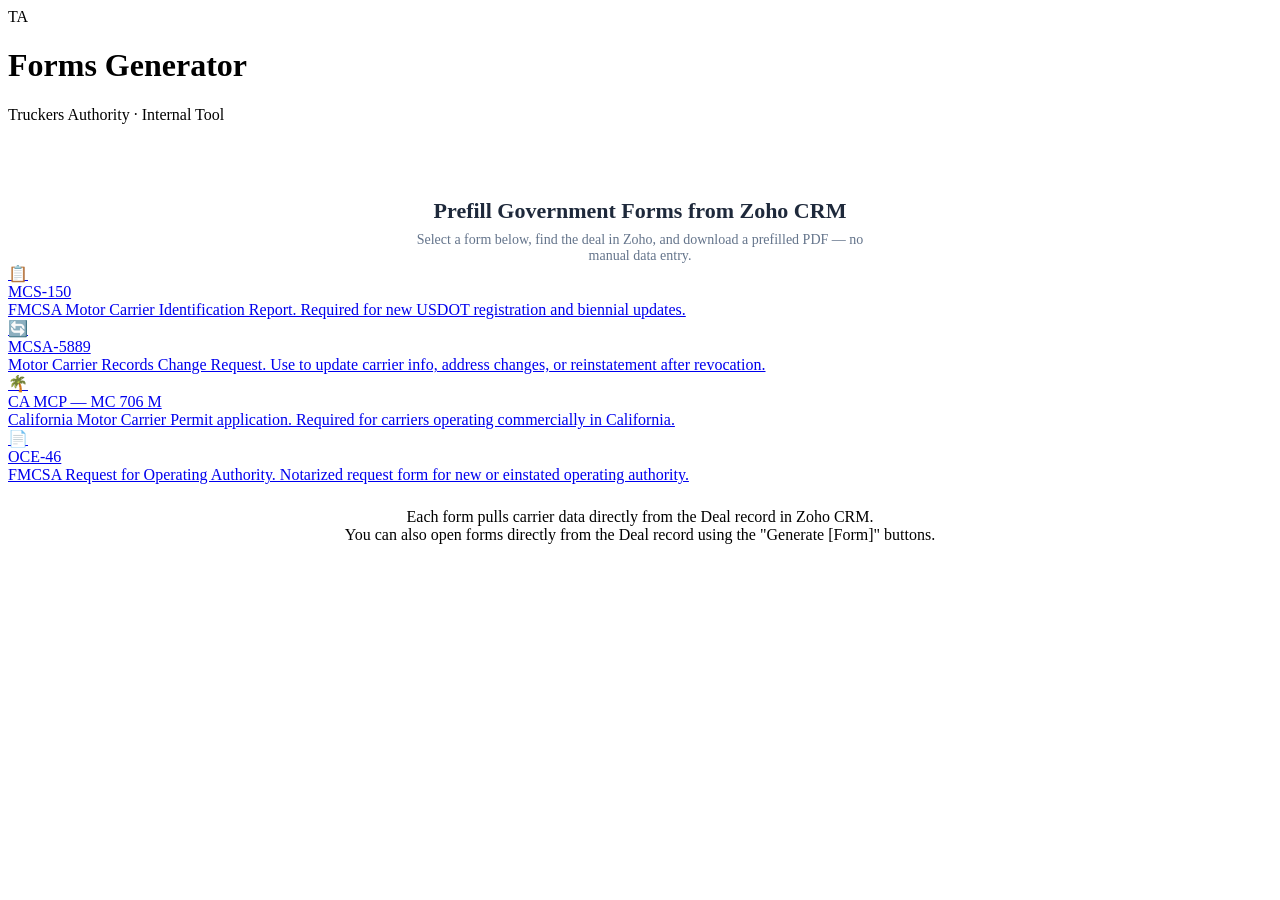
==== index.html @ 0bbf80b9 "Add form pages: index, mcsa5889, mc706m, oce46, README" ====
<!DOCTYPE html>
<html lang="en">
<head>
<meta charset="UTF-8">
<meta name="viewport" content="width=device-width, initial-scale=1.0">
<title>TA Forms — Truckers Authority</title>
<link rel="stylesheet" href="shared/styles.css">
<style>
  .hero { text-align: center; padding: 40px 16px 0; }
  .hero h2 { font-size: 22px; font-weight: 700; color: #1e293b; margin-bottom: 8px; }
  .hero p  { font-size: 14px; color: #64748b; max-width: 480px; margin: 0 auto; }
</style>
</head>
<body>

<div class="header">
  <div class="logo">TA</div>
  <div>
    <h1>Forms Generator</h1>
    <p>Truckers Authority · Internal Tool</p>
  </div>
</div>

<div class="container">
  <div class="hero">
    <h2>Prefill Government Forms from Zoho CRM</h2>
    <p>Select a form below, find the deal in Zoho, and download a prefilled PDF — no manual data entry.</p>
  </div>

  <div class="form-grid">

    <a href="mcs150.html" class="form-tile">
      <div class="form-tile-icon">📋</div>
      <div class="form-tile-name">MCS-150</div>
      <div class="form-tile-desc">FMCSA Motor Carrier Identification Report. Required for new USDOT registration and biennial updates.</div>
    </a>

    <a href="mcsa5889.html" class="form-tile">
      <div class="form-tile-icon">🔄</div>
      <div class="form-tile-name">MCSA-5889</div>
      <div class="form-tile-desc">Motor Carrier Records Change Request. Use to update carrier info, address changes, or reinstatement after revocation.</div>
    </a>

    <a href="mc706m.html" class="form-tile">
      <div class="form-tile-icon">🌴</div>
      <div class="form-tile-name">CA MCP — MC 706 M</div>
      <div class="form-tile-desc">California Motor Carrier Permit application. Required for carriers operating commercially in California.</div>
    </a>

    <a href="oce46.html" class="form-tile">
      <div class="form-tile-icon">📄</div>
      <div class="form-tile-name">OCE-46</div>
      <div class="form-tile-desc">FMCSA Request for Operating Authority. Notarized request form for new or einstated operating authority.</div>
    </a>

  </div>

  <p class="hint" style="text-align:center;margin-top:24px">
    Each form pulls carrier data directly from the Deal record in Zoho CRM.<br>
    You can also open forms directly from the Deal record using the "Generate [Form]" buttons.
  </p>
</div>

</body>
</html>
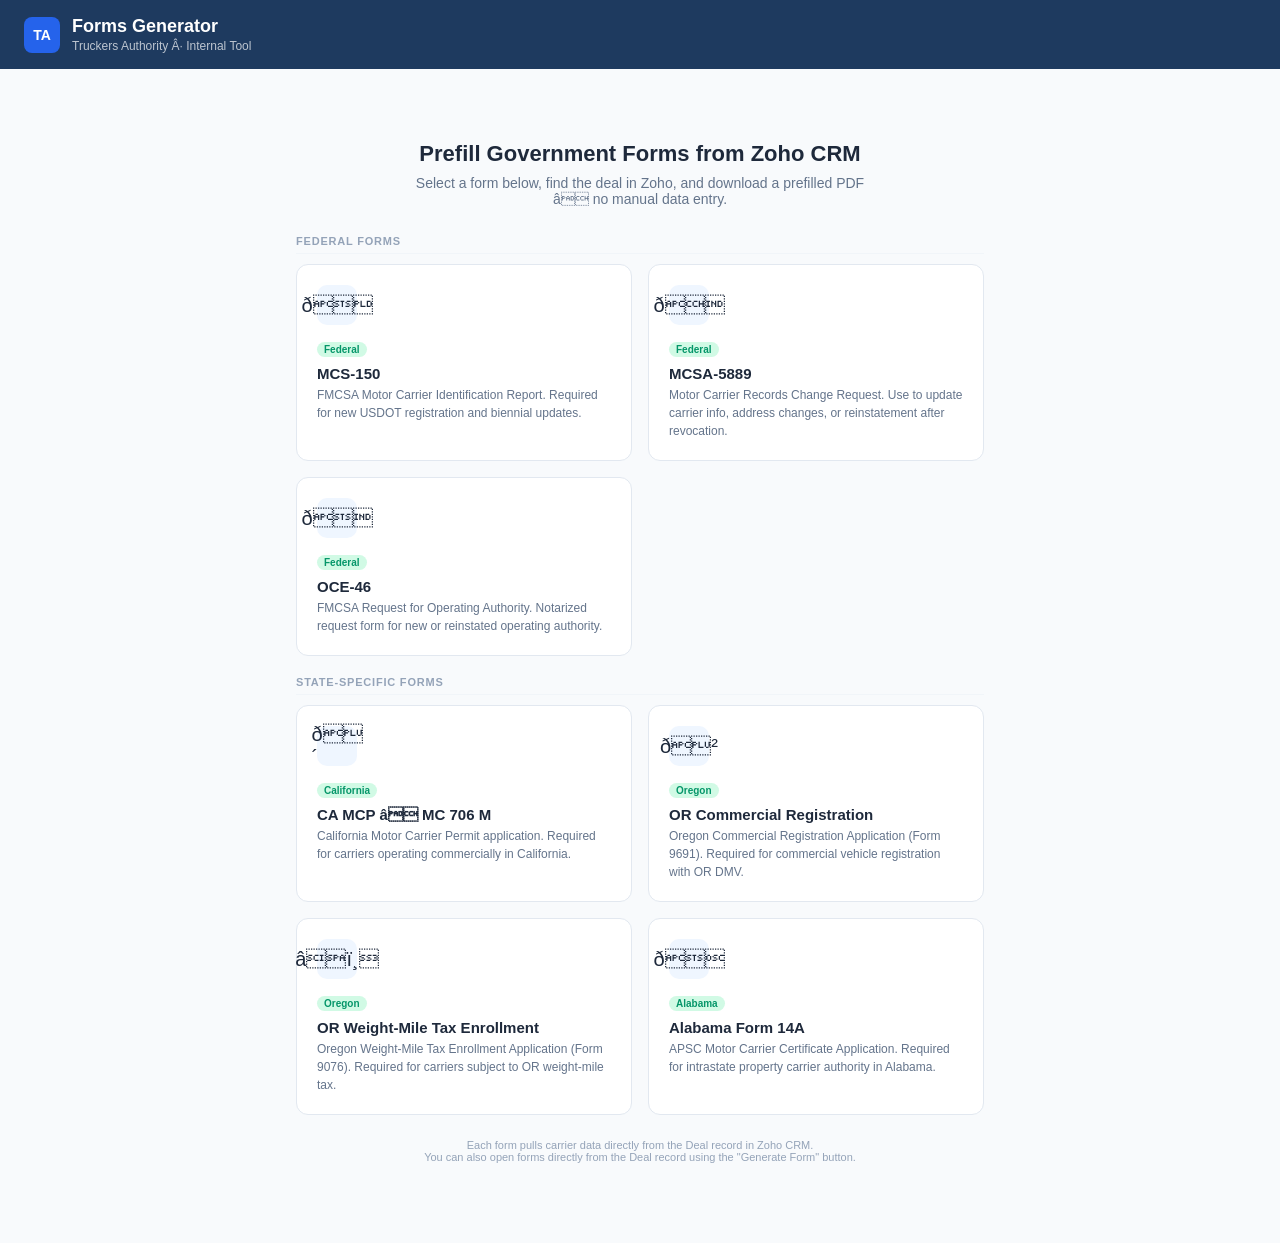
==== commit b5f082d8: "Update index.html" ====
--- a/index.html
+++ b/index.html
@@ -3,12 +3,50 @@
 <head>
 <meta charset="UTF-8">
 <meta name="viewport" content="width=device-width, initial-scale=1.0">
-<title>TA Forms — Truckers Authority</title>
-<link rel="stylesheet" href="shared/styles.css">
+<title>TA Forms â Truckers Authority</title>
 <style>
-  .hero { text-align: center; padding: 40px 16px 0; }
-  .hero h2 { font-size: 22px; font-weight: 700; color: #1e293b; margin-bottom: 8px; }
-  .hero p  { font-size: 14px; color: #64748b; max-width: 480px; margin: 0 auto; }
+*, *::before, *::after { box-sizing: border-box; margin: 0; padding: 0; }
+body { font-family: -apple-system, BlinkMacSystemFont, 'Segoe UI', sans-serif; background: #f8fafc; color: #1e293b; min-height: 100vh; }
+.header { background: #1e3a5f; color: white; padding: 16px 24px; display: flex; align-items: center; gap: 12px; }
+.header h1 { font-size: 18px; font-weight: 600; }
+.header p  { font-size: 12px; opacity: 0.7; margin-top: 2px; }
+.logo { width: 36px; height: 36px; background: #2563eb; border-radius: 8px; display: flex; align-items: center; justify-content: center; font-weight: 700; font-size: 14px; flex-shrink: 0; color: white; text-decoration: none; }
+.container { max-width: 720px; margin: 32px auto; padding: 0 16px 48px; }
+.card { background: white; border: 1px solid #e2e8f0; border-radius: 12px; padding: 24px; margin-bottom: 16px; }
+.card-title { font-size: 13px; font-weight: 600; color: #64748b; text-transform: uppercase; letter-spacing: 0.8px; margin-bottom: 16px; }
+.deal-banner { background: #eff6ff; border: 1px solid #bfdbfe; border-radius: 12px; padding: 18px 22px; margin-bottom: 20px; }
+.deal-banner-label { font-size: 11px; font-weight: 600; color: #3b82f6; text-transform: uppercase; letter-spacing: 0.8px; margin-bottom: 4px; }
+.deal-banner-name { font-size: 20px; font-weight: 700; color: #1e293b; }
+.deal-banner-meta { font-size: 12px; color: #64748b; margin-top: 4px; font-family: monospace; }
+.state-badge { display: inline-block; background: #dbeafe; color: #1d4ed8; font-size: 11px; font-weight: 600; padding: 2px 8px; border-radius: 20px; margin-left: 8px; vertical-align: middle; }
+
+.form-grid { display: grid; grid-template-columns: repeat(auto-fill, minmax(260px, 1fr)); gap: 16px; margin-top: 4px; }
+.form-tile { background: white; border: 1px solid #e2e8f0; border-radius: 12px; padding: 20px; cursor: pointer; text-decoration: none; color: inherit; display: block; transition: border-color 0.15s, box-shadow 0.15s; }
+.form-tile:hover { border-color: #2563eb; box-shadow: 0 4px 16px rgba(37,99,235,0.1); }
+.form-tile-icon { width: 40px; height: 40px; background: #eff6ff; border-radius: 10px; display: flex; align-items: center; justify-content: center; font-size: 20px; margin-bottom: 14px; }
+.form-tile-name { font-size: 15px; font-weight: 600; margin-bottom: 4px; }
+.form-tile-desc { font-size: 12px; color: #64748b; line-height: 1.5; }
+.form-tile-badge { font-size: 10px; font-weight: 600; color: #059669; background: #d1fae5; padding: 2px 7px; border-radius: 20px; display: inline-block; margin-bottom: 8px; }
+.section-divider { font-size: 11px; font-weight: 600; color: #94a3b8; text-transform: uppercase; letter-spacing: 0.8px; margin: 20px 0 10px; padding-bottom: 6px; border-bottom: 1px solid #f1f5f9; }
+
+.hero { text-align: center; padding: 40px 16px 0; }
+.hero h2 { font-size: 22px; font-weight: 700; color: #1e293b; margin-bottom: 8px; }
+.hero p  { font-size: 14px; color: #64748b; max-width: 480px; margin: 0 auto; }
+
+.spinner { width: 28px; height: 28px; border: 3px solid #e2e8f0; border-top-color: #2563eb; border-radius: 50%; animation: spin 0.7s linear infinite; margin: 0 auto 12px; }
+@keyframes spin { to { transform: rotate(360deg); } }
+.loading-box { text-align: center; padding: 32px; color: #64748b; font-size: 14px; }
+.error-box  { background: #fef2f2; border: 1px solid #fecaca; border-radius: 8px; padding: 10px 14px; font-size: 13px; color: #dc2626; margin-top: 12px; }
+.btn { padding: 10px 20px; border-radius: 8px; border: none; font-size: 14px; font-weight: 500; cursor: pointer; }
+.btn:hover { opacity: 0.88; }
+.btn-primary { background: #2563eb; color: white; }
+.hint { font-size: 11px; color: #94a3b8; margin-top: 10px; }
+
+@media (max-width: 480px) {
+  .header { padding: 12px 16px; }
+  .container { margin: 16px auto; }
+  .form-grid { grid-template-columns: 1fr; }
+}
 </style>
 </head>
 <body>
@@ -17,49 +55,194 @@
   <div class="logo">TA</div>
   <div>
     <h1>Forms Generator</h1>
-    <p>Truckers Authority · Internal Tool</p>
+    <p>Truckers Authority Â· Internal Tool</p>
   </div>
 </div>
 
-<div class="container">
-  <div class="hero">
-    <h2>Prefill Government Forms from Zoho CRM</h2>
-    <p>Select a form below, find the deal in Zoho, and download a prefilled PDF — no manual data entry.</p>
-  </div>
-
-  <div class="form-grid">
-
-    <a href="mcs150.html" class="form-tile">
-      <div class="form-tile-icon">📋</div>
-      <div class="form-tile-name">MCS-150</div>
-      <div class="form-tile-desc">FMCSA Motor Carrier Identification Report. Required for new USDOT registration and biennial updates.</div>
-    </a>
-
-    <a href="mcsa5889.html" class="form-tile">
-      <div class="form-tile-icon">🔄</div>
-      <div class="form-tile-name">MCSA-5889</div>
-      <div class="form-tile-desc">Motor Carrier Records Change Request. Use to update carrier info, address changes, or reinstatement after revocation.</div>
-    </a>
-
-    <a href="mc706m.html" class="form-tile">
-      <div class="form-tile-icon">🌴</div>
-      <div class="form-tile-name">CA MCP — MC 706 M</div>
-      <div class="form-tile-desc">California Motor Carrier Permit application. Required for carriers operating commercially in California.</div>
-    </a>
-
-    <a href="oce46.html" class="form-tile">
-      <div class="form-tile-icon">📄</div>
-      <div class="form-tile-name">OCE-46</div>
-      <div class="form-tile-desc">FMCSA Request for Operating Authority. Notarized request form for new or einstated operating authority.</div>
-    </a>
-
-  </div>
-
-  <p class="hint" style="text-align:center;margin-top:24px">
-    Each form pulls carrier data directly from the Deal record in Zoho CRM.<br>
-    You can also open forms directly from the Deal record using the "Generate [Form]" buttons.
-  </p>
-</div>
-
+<div class="container" id="app"></div>
+
+<script>
+const WORKER = 'https://zoho-proxy.oscarmh00.workers.dev';
+
+// âââ All form definitions ââââââââââââââââââââââââââââââââââââââââââââââââââââââ
+const ALL_FORMS = [
+  {
+    id: 'mcs150',
+    icon: 'ð',
+    name: 'MCS-150',
+    desc: 'FMCSA Motor Carrier Identification Report. Required for new USDOT registration and biennial updates.',
+    href: 'mcs150.html',
+    states: null,   // null = show for all states
+    badge: 'Federal',
+  },
+  {
+    id: 'mcsa5889',
+    icon: 'ð',
+    name: 'MCSA-5889',
+    desc: 'Motor Carrier Records Change Request. Use to update carrier info, address changes, or reinstatement after revocation.',
+    href: 'mcsa5889.html',
+    states: null,
+    badge: 'Federal',
+  },
+  {
+    id: 'oce46',
+    icon: 'ð',
+    name: 'OCE-46',
+    desc: 'FMCSA Request for Operating Authority. Notarized request form for new or reinstated operating authority.',
+    href: 'oce46.html',
+    states: null,
+    badge: 'Federal',
+  },
+  {
+    id: 'mc706m',
+    icon: 'ð´',
+    name: 'CA MCP â MC 706 M',
+    desc: 'California Motor Carrier Permit application. Required for carriers operating commercially in California.',
+    href: 'mc706m.html',
+    states: ['CA'],
+    badge: 'California',
+  },
+  {
+    id: 'or-commercial',
+    icon: 'ð²',
+    name: 'OR Commercial Registration',
+    desc: 'Oregon Commercial Registration Application (Form 9691). Required for commercial vehicle registration with OR DMV.',
+    href: 'oregon-commercial-registration.html',
+    states: ['OR'],
+    badge: 'Oregon',
+  },
+  {
+    id: 'or-weightmile',
+    icon: 'âï¸',
+    name: 'OR Weight-Mile Tax Enrollment',
+    desc: 'Oregon Weight-Mile Tax Enrollment Application (Form 9076). Required for carriers subject to OR weight-mile tax.',
+    href: 'oregon-weight-mile-tax.html',
+    states: ['OR'],
+    badge: 'Oregon',
+  },
+  {
+    id: 'al-14a',
+    icon: 'ð',
+    name: 'Alabama Form 14A',
+    desc: 'APSC Motor Carrier Certificate Application. Required for intrastate property carrier authority in Alabama.',
+    href: 'alabama-form-14a.html',
+    states: ['AL'],
+    badge: 'Alabama',
+  },
+];
+
+function tileHTML(form, dealId) {
+  const href = dealId ? `${form.href}?id=${encodeURIComponent(dealId)}` : form.href;
+  return `
+    <a href="${href}" class="form-tile">
+      <div class="form-tile-icon">${form.icon}</div>
+      ${form.badge ? `<div class="form-tile-badge">${form.badge}</div>` : ''}
+      <div class="form-tile-name">${form.name}</div>
+      <div class="form-tile-desc">${form.desc}</div>
+    </a>`;
+}
+
+// âââ Static view (no ?id=): show all forms ââââââââââââââââââââââââââââââââââââ
+function renderStatic() {
+  const federal = ALL_FORMS.filter(f => !f.states);
+  const state   = ALL_FORMS.filter(f => f.states);
+
+  document.getElementById('app').innerHTML = `
+    <div class="hero">
+      <h2>Prefill Government Forms from Zoho CRM</h2>
+      <p>Select a form below, find the deal in Zoho, and download a prefilled PDF â no manual data entry.</p>
+    </div>
+    <div class="section-divider" style="margin-top:28px">Federal Forms</div>
+    <div class="form-grid">
+      ${federal.map(f => tileHTML(f, null)).join('')}
+    </div>
+    <div class="section-divider">State-Specific Forms</div>
+    <div class="form-grid">
+      ${state.map(f => tileHTML(f, null)).join('')}
+    </div>
+    <p class="hint" style="text-align:center;margin-top:24px">
+      Each form pulls carrier data directly from the Deal record in Zoho CRM.<br>
+      You can also open forms directly from the Deal record using the "Generate Form" button.
+    </p>`;
+}
+
+// âââ Deal view (?id= present): fetch deal, show filtered tiles ââââââââââââââââ
+async function renderDealView(id) {
+  document.getElementById('app').innerHTML = `<div class="card loading-box"><div class="spinner"></div>Loading deal from Zoho CRMâ¦</div>`;
+
+  let deal;
+  try {
+    const res = await fetch(`${WORKER}?action=deal&id=${encodeURIComponent(id)}`, { credentials: 'include' });
+    if (res.status === 401 || res.status === 403 || res.redirected || !res.headers.get('content-type')?.includes('json')) {
+      renderSignIn(id);
+      return;
+    }
+    if (!res.ok) throw new Error(`Worker returned ${res.status}`);
+    deal = await res.json();
+    if (deal.error) throw new Error(deal.error);
+  } catch(e) {
+    if (e.message === 'Failed to fetch') { renderSignIn(id); return; }
+    document.getElementById('app').innerHTML = `<div class="card"><div class="error-box">Could not load deal: ${e.message}</div><p class="hint" style="margin-top:8px"><a href="index.html">â Back to all forms</a></p></div>`;
+    return;
+  }
+
+  const state = (deal.Physical_State || '').toUpperCase().trim();
+  const dot   = deal.USDOT ? `DOT# ${deal.USDOT}` : '';
+  const loc   = [deal.Physical_City, deal.Physical_State].filter(Boolean).join(', ');
+
+  // Filter forms for this deal's state
+  const visibleForms = ALL_FORMS.filter(f => !f.states || f.states.includes(state));
+  const federal = visibleForms.filter(f => !f.states);
+  const stateSpecific = visibleForms.filter(f => f.states);
+
+  let html = `
+    <div class="deal-banner">
+      <div class="deal-banner-label">Generate form for</div>
+      <div class="deal-banner-name">${deal.Deal_Name || '(unnamed deal)'}<span class="state-badge">${state || '?'}</span></div>
+      <div class="deal-banner-meta">${[dot, deal.Owner_1_Full_Name, loc].filter(Boolean).join('  Â·  ')}</div>
+    </div>
+    <div class="section-divider">Federal Forms</div>
+    <div class="form-grid">
+      ${federal.map(f => tileHTML(f, id)).join('')}
+    </div>`;
+
+  if (stateSpecific.length) {
+    html += `
+    <div class="section-divider">State Forms â ${state}</div>
+    <div class="form-grid">
+      ${stateSpecific.map(f => tileHTML(f, id)).join('')}
+    </div>`;
+  }
+
+  html += `<p class="hint" style="text-align:center;margin-top:24px"><a href="index.html">â View all forms</a></p>`;
+  document.getElementById('app').innerHTML = html;
+}
+
+function renderSignIn(dealId) {
+  document.getElementById('app').innerHTML = `
+    <div class="card" style="max-width:420px;margin:0 auto">
+      <div class="card-title">Sign-in required</div>
+      <p style="font-size:14px;color:#475569;margin-bottom:16px">
+        Sign in with your <b>@truckersauthority.com</b> account to use this tool.
+      </p>
+      <button class="btn btn-primary" id="signin">Sign in via Cloudflare</button>
+      <p class="hint" style="margin-top:14px">After signing in the tab will close and you'll return here automatically.</p>
+    </div>`;
+  document.getElementById('signin').onclick = () => {
+    const w = window.open(WORKER, 'tasignin', 'width=520,height=640');
+    const t = setInterval(() => {
+      if (!w || w.closed) { clearInterval(t); renderDealView(dealId); }
+    }, 500);
+  };
+}
+
+// âââ Boot ââââââââââââââââââââââââââââââââââââââââââââââââââââââââââââââââââââââ
+const dealId = new URLSearchParams(window.location.search).get('id');
+if (dealId) {
+  renderDealView(dealId);
+} else {
+  renderStatic();
+}
+</script>
 </body>
 </html>
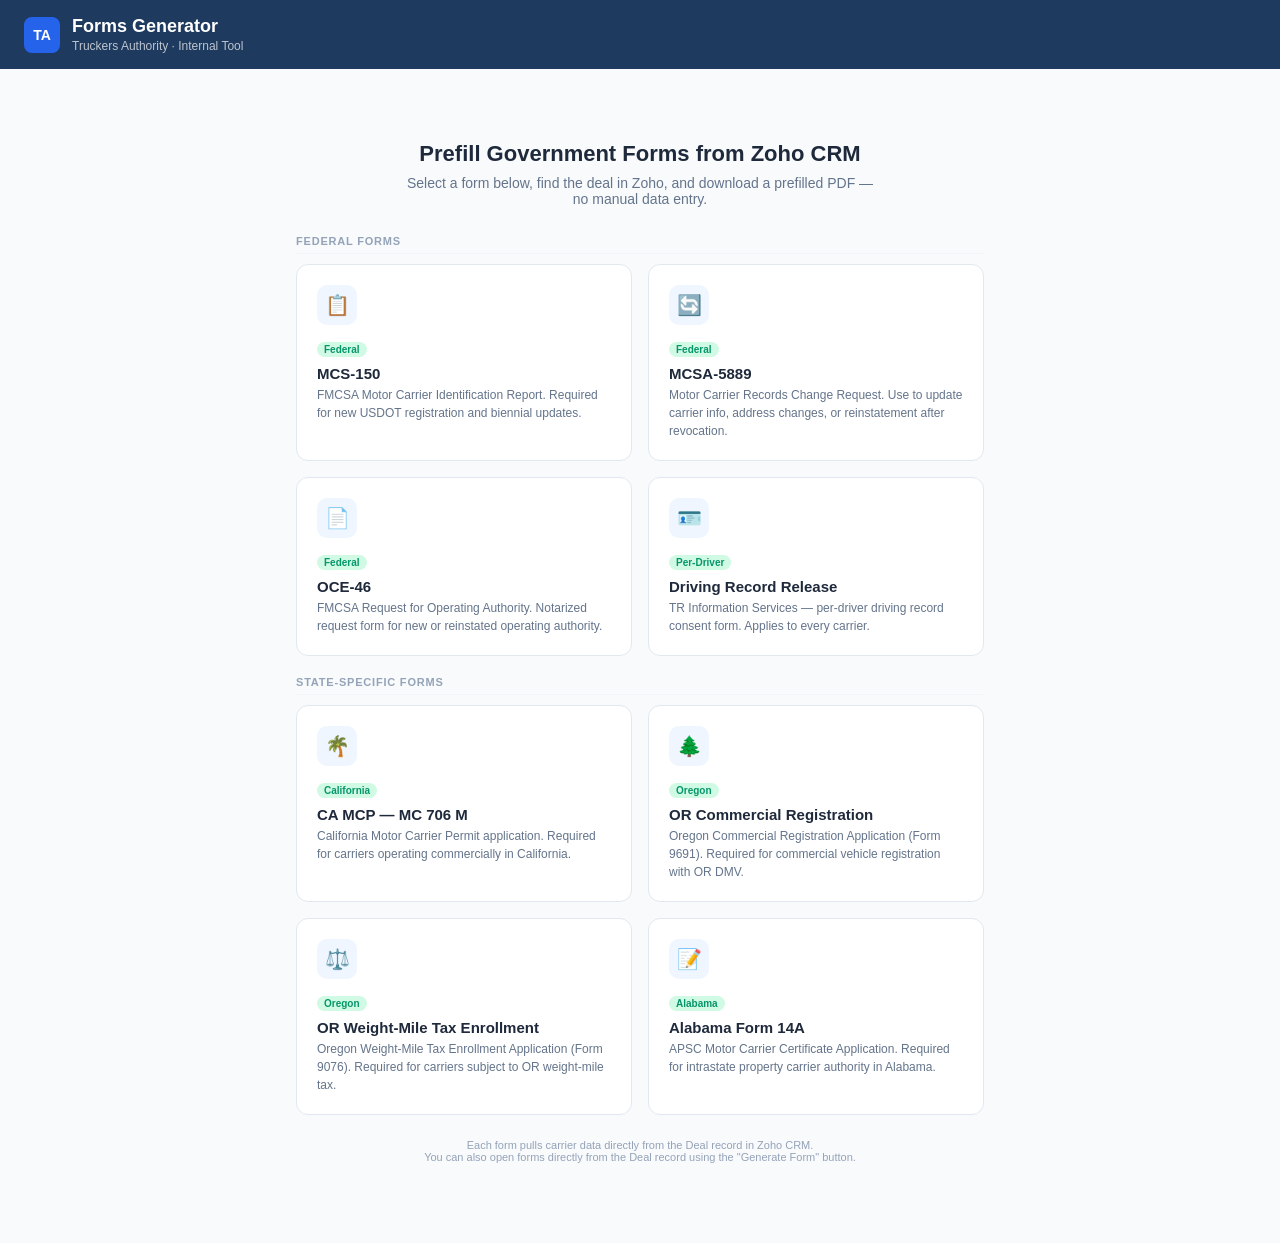
==== commit fcba5bcb: "Add files via upload" ====
--- a/index.html
+++ b/index.html
@@ -3,7 +3,7 @@
 <head>
 <meta charset="UTF-8">
 <meta name="viewport" content="width=device-width, initial-scale=1.0">
-<title>TA Forms â Truckers Authority</title>
+<title>TA Forms — Truckers Authority</title>
 <style>
 *, *::before, *::after { box-sizing: border-box; margin: 0; padding: 0; }
 body { font-family: -apple-system, BlinkMacSystemFont, 'Segoe UI', sans-serif; background: #f8fafc; color: #1e293b; min-height: 100vh; }
@@ -55,7 +55,7 @@
   <div class="logo">TA</div>
   <div>
     <h1>Forms Generator</h1>
-    <p>Truckers Authority Â· Internal Tool</p>
+    <p>Truckers Authority · Internal Tool</p>
   </div>
 </div>
 
@@ -64,11 +64,11 @@
 <script>
 const WORKER = 'https://zoho-proxy.oscarmh00.workers.dev';
 
-// âââ All form definitions ââââââââââââââââââââââââââââââââââââââââââââââââââââââ
+// ─── All form definitions ──────────────────────────────────────────────────────
 const ALL_FORMS = [
   {
     id: 'mcs150',
-    icon: 'ð',
+    icon: '📋',
     name: 'MCS-150',
     desc: 'FMCSA Motor Carrier Identification Report. Required for new USDOT registration and biennial updates.',
     href: 'mcs150.html',
@@ -77,7 +77,7 @@
   },
   {
     id: 'mcsa5889',
-    icon: 'ð',
+    icon: '🔄',
     name: 'MCSA-5889',
     desc: 'Motor Carrier Records Change Request. Use to update carrier info, address changes, or reinstatement after revocation.',
     href: 'mcsa5889.html',
@@ -86,7 +86,7 @@
   },
   {
     id: 'oce46',
-    icon: 'ð',
+    icon: '📄',
     name: 'OCE-46',
     desc: 'FMCSA Request for Operating Authority. Notarized request form for new or reinstated operating authority.',
     href: 'oce46.html',
@@ -94,9 +94,18 @@
     badge: 'Federal',
   },
   {
+    id: 'driving-record-release',
+    icon: '🪪',
+    name: 'Driving Record Release',
+    desc: 'TR Information Services — per-driver driving record consent form. Applies to every carrier.',
+    href: 'driving-record-release.html',
+    states: null,   // always show for every Deal
+    badge: 'Per-Driver',
+  },
+  {
     id: 'mc706m',
-    icon: 'ð´',
-    name: 'CA MCP â MC 706 M',
+    icon: '🌴',
+    name: 'CA MCP — MC 706 M',
     desc: 'California Motor Carrier Permit application. Required for carriers operating commercially in California.',
     href: 'mc706m.html',
     states: ['CA'],
@@ -104,7 +113,7 @@
   },
   {
     id: 'or-commercial',
-    icon: 'ð²',
+    icon: '🌲',
     name: 'OR Commercial Registration',
     desc: 'Oregon Commercial Registration Application (Form 9691). Required for commercial vehicle registration with OR DMV.',
     href: 'oregon-commercial-registration.html',
@@ -113,7 +122,7 @@
   },
   {
     id: 'or-weightmile',
-    icon: 'âï¸',
+    icon: '⚖️',
     name: 'OR Weight-Mile Tax Enrollment',
     desc: 'Oregon Weight-Mile Tax Enrollment Application (Form 9076). Required for carriers subject to OR weight-mile tax.',
     href: 'oregon-weight-mile-tax.html',
@@ -122,7 +131,7 @@
   },
   {
     id: 'al-14a',
-    icon: 'ð',
+    icon: '📝',
     name: 'Alabama Form 14A',
     desc: 'APSC Motor Carrier Certificate Application. Required for intrastate property carrier authority in Alabama.',
     href: 'alabama-form-14a.html',
@@ -142,7 +151,7 @@
     </a>`;
 }
 
-// âââ Static view (no ?id=): show all forms ââââââââââââââââââââââââââââââââââââ
+// ─── Static view (no ?id=): show all forms ────────────────────────────────────
 function renderStatic() {
   const federal = ALL_FORMS.filter(f => !f.states);
   const state   = ALL_FORMS.filter(f => f.states);
@@ -150,7 +159,7 @@
   document.getElementById('app').innerHTML = `
     <div class="hero">
       <h2>Prefill Government Forms from Zoho CRM</h2>
-      <p>Select a form below, find the deal in Zoho, and download a prefilled PDF â no manual data entry.</p>
+      <p>Select a form below, find the deal in Zoho, and download a prefilled PDF — no manual data entry.</p>
     </div>
     <div class="section-divider" style="margin-top:28px">Federal Forms</div>
     <div class="form-grid">
@@ -166,9 +175,9 @@
     </p>`;
 }
 
-// âââ Deal view (?id= present): fetch deal, show filtered tiles ââââââââââââââââ
+// ─── Deal view (?id= present): fetch deal, show filtered tiles ────────────────
 async function renderDealView(id) {
-  document.getElementById('app').innerHTML = `<div class="card loading-box"><div class="spinner"></div>Loading deal from Zoho CRMâ¦</div>`;
+  document.getElementById('app').innerHTML = `<div class="card loading-box"><div class="spinner"></div>Loading deal from Zoho CRM…</div>`;
 
   let deal;
   try {
@@ -182,7 +191,7 @@
     if (deal.error) throw new Error(deal.error);
   } catch(e) {
     if (e.message === 'Failed to fetch') { renderSignIn(id); return; }
-    document.getElementById('app').innerHTML = `<div class="card"><div class="error-box">Could not load deal: ${e.message}</div><p class="hint" style="margin-top:8px"><a href="index.html">â Back to all forms</a></p></div>`;
+    document.getElementById('app').innerHTML = `<div class="card"><div class="error-box">Could not load deal: ${e.message}</div><p class="hint" style="margin-top:8px"><a href="index.html">← Back to all forms</a></p></div>`;
     return;
   }
 
@@ -199,7 +208,7 @@
     <div class="deal-banner">
       <div class="deal-banner-label">Generate form for</div>
       <div class="deal-banner-name">${deal.Deal_Name || '(unnamed deal)'}<span class="state-badge">${state || '?'}</span></div>
-      <div class="deal-banner-meta">${[dot, deal.Owner_1_Full_Name, loc].filter(Boolean).join('  Â·  ')}</div>
+      <div class="deal-banner-meta">${[dot, deal.Owner_1_Full_Name, loc].filter(Boolean).join('  ·  ')}</div>
     </div>
     <div class="section-divider">Federal Forms</div>
     <div class="form-grid">
@@ -208,13 +217,13 @@
 
   if (stateSpecific.length) {
     html += `
-    <div class="section-divider">State Forms â ${state}</div>
+    <div class="section-divider">State Forms — ${state}</div>
     <div class="form-grid">
       ${stateSpecific.map(f => tileHTML(f, id)).join('')}
     </div>`;
   }
 
-  html += `<p class="hint" style="text-align:center;margin-top:24px"><a href="index.html">â View all forms</a></p>`;
+  html += `<p class="hint" style="text-align:center;margin-top:24px"><a href="index.html">← View all forms</a></p>`;
   document.getElementById('app').innerHTML = html;
 }
 
@@ -236,7 +245,7 @@
   };
 }
 
-// âââ Boot ââââââââââââââââââââââââââââââââââââââââââââââââââââââââââââââââââââââ
+// ─── Boot ──────────────────────────────────────────────────────────────────────
 const dealId = new URLSearchParams(window.location.search).get('id');
 if (dealId) {
   renderDealView(dealId);
